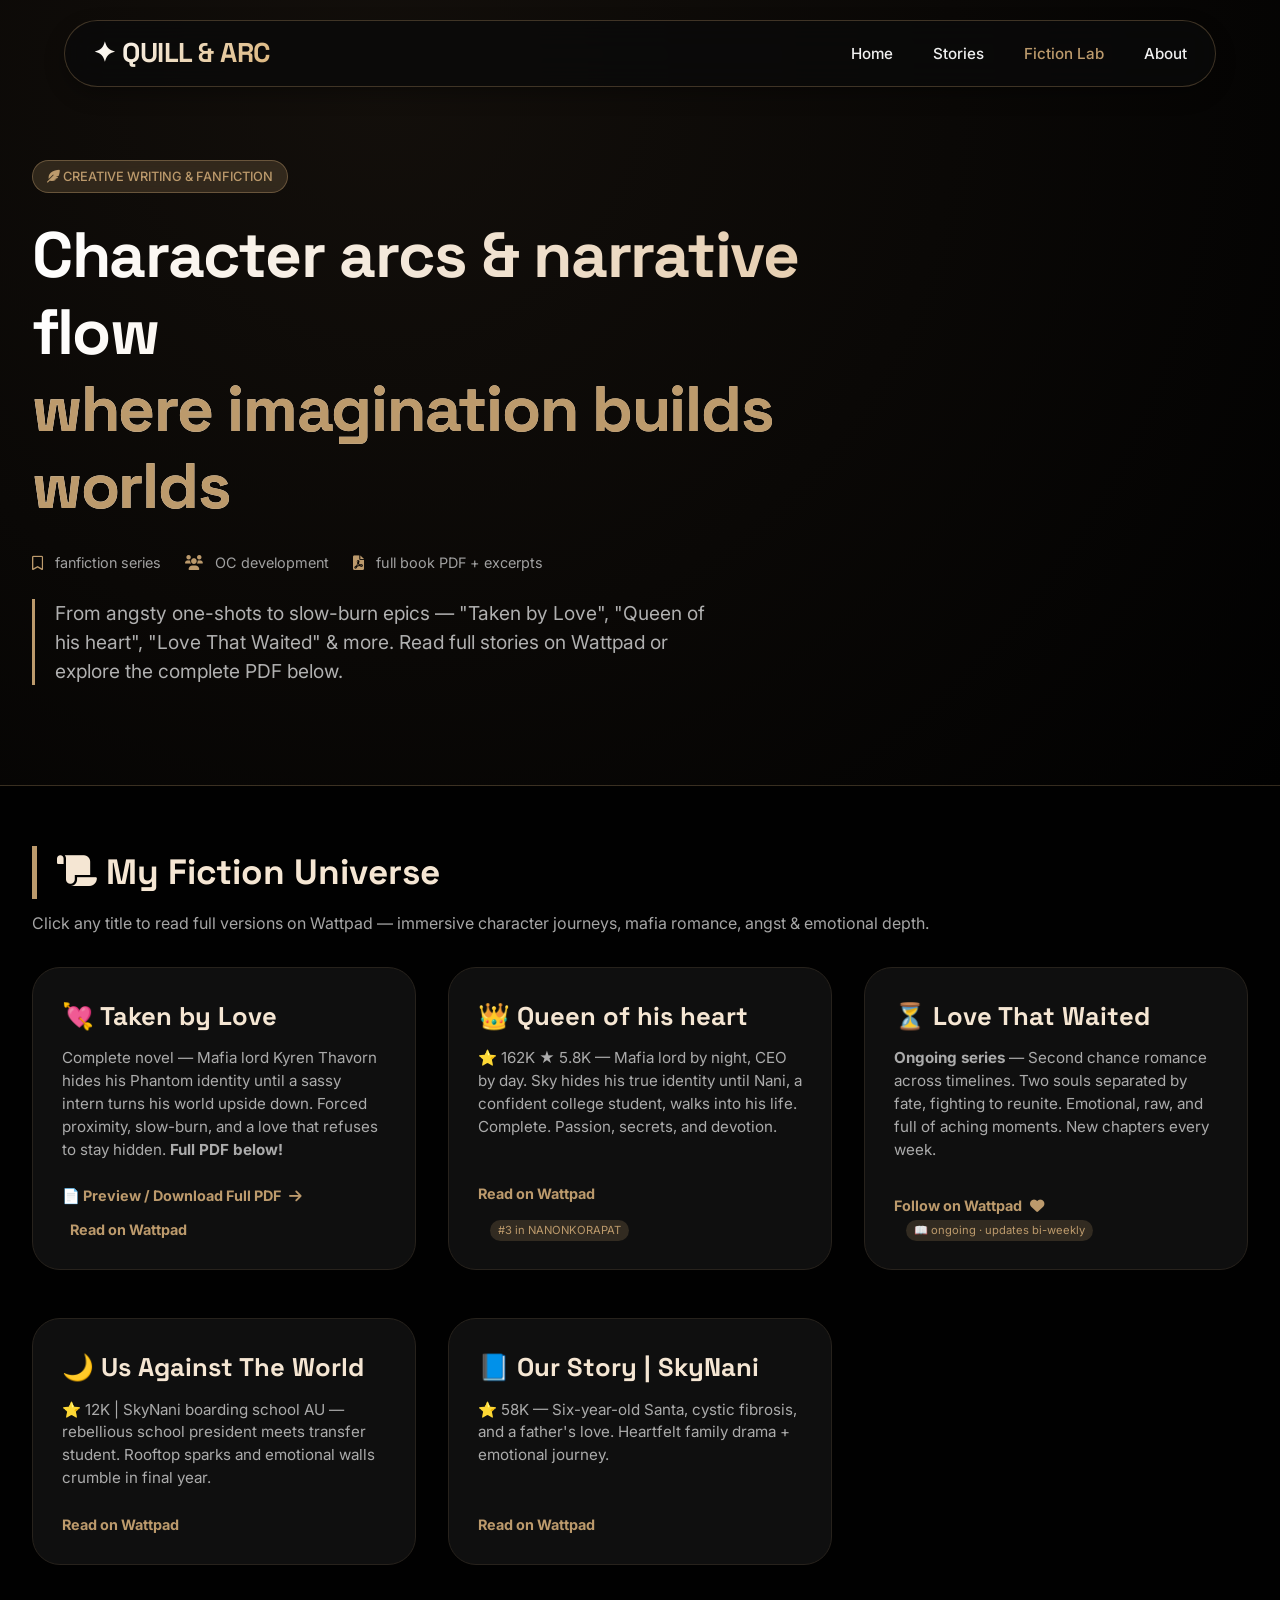
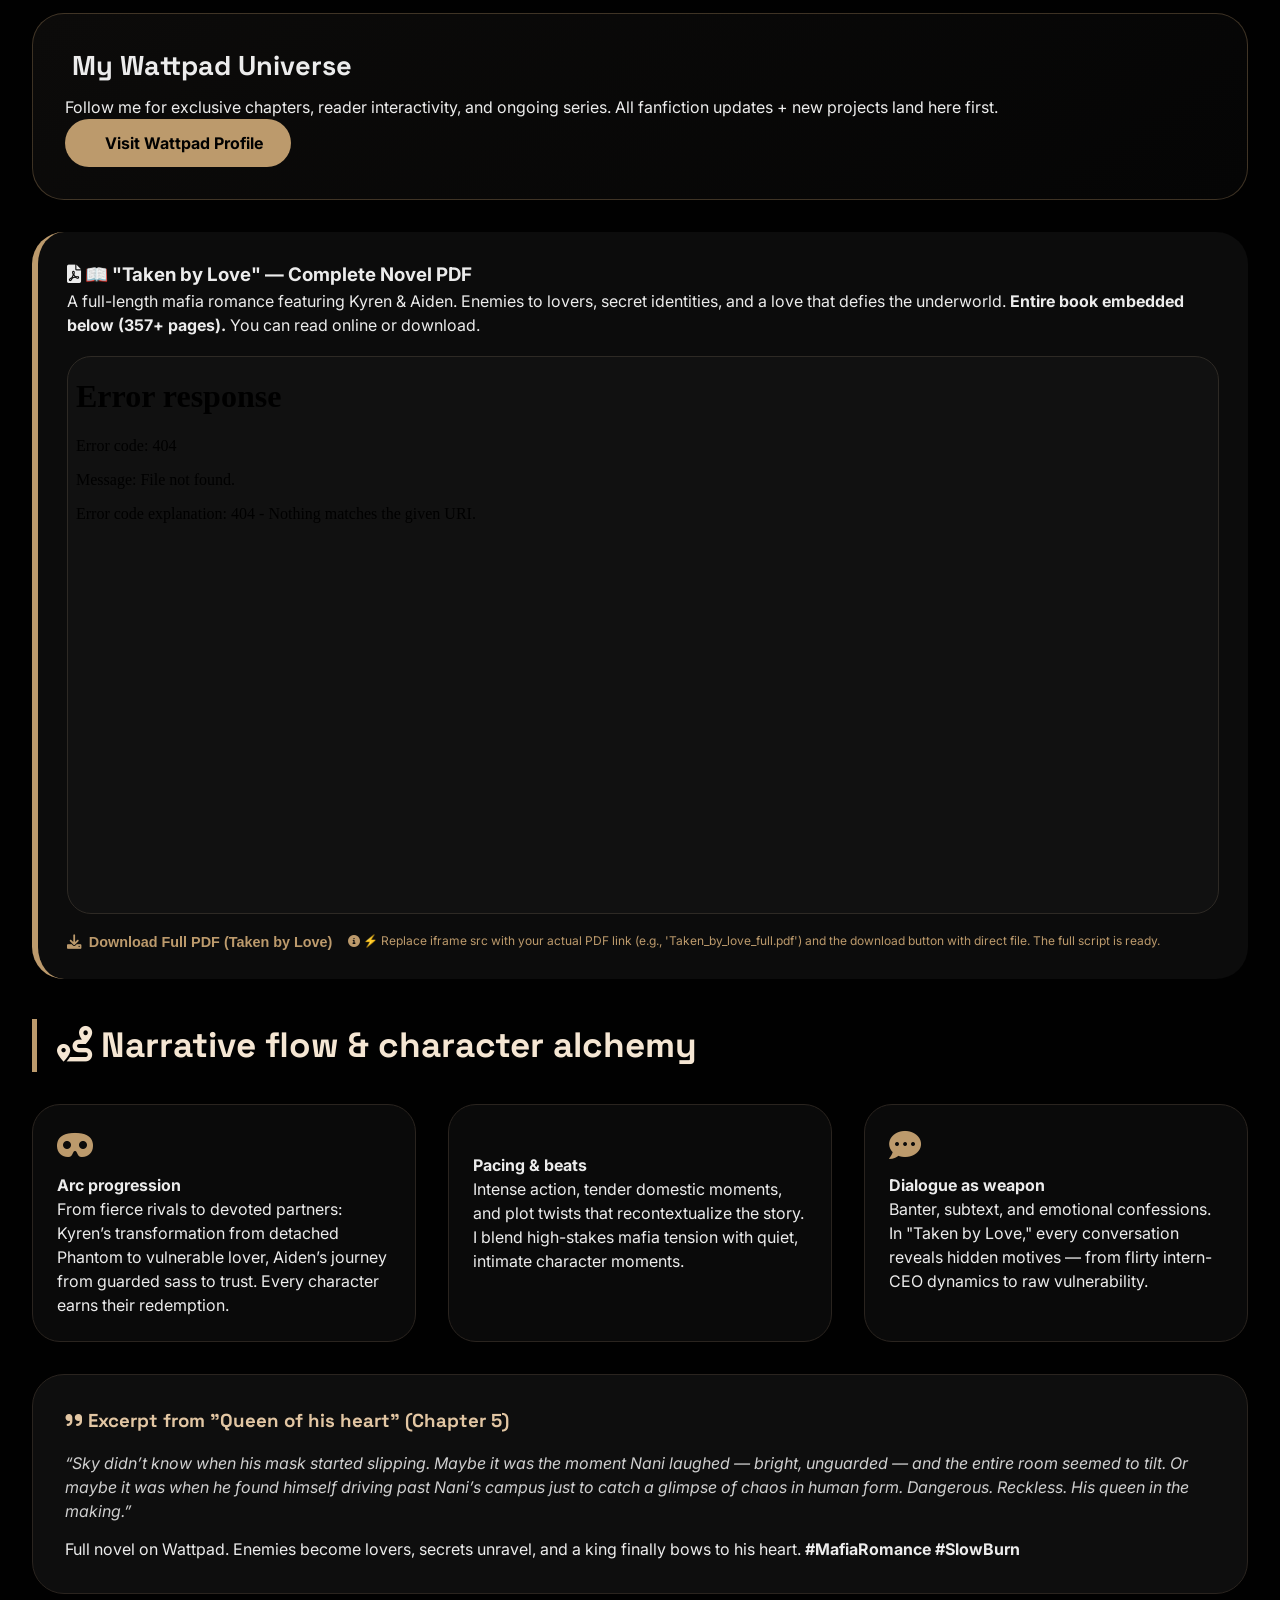
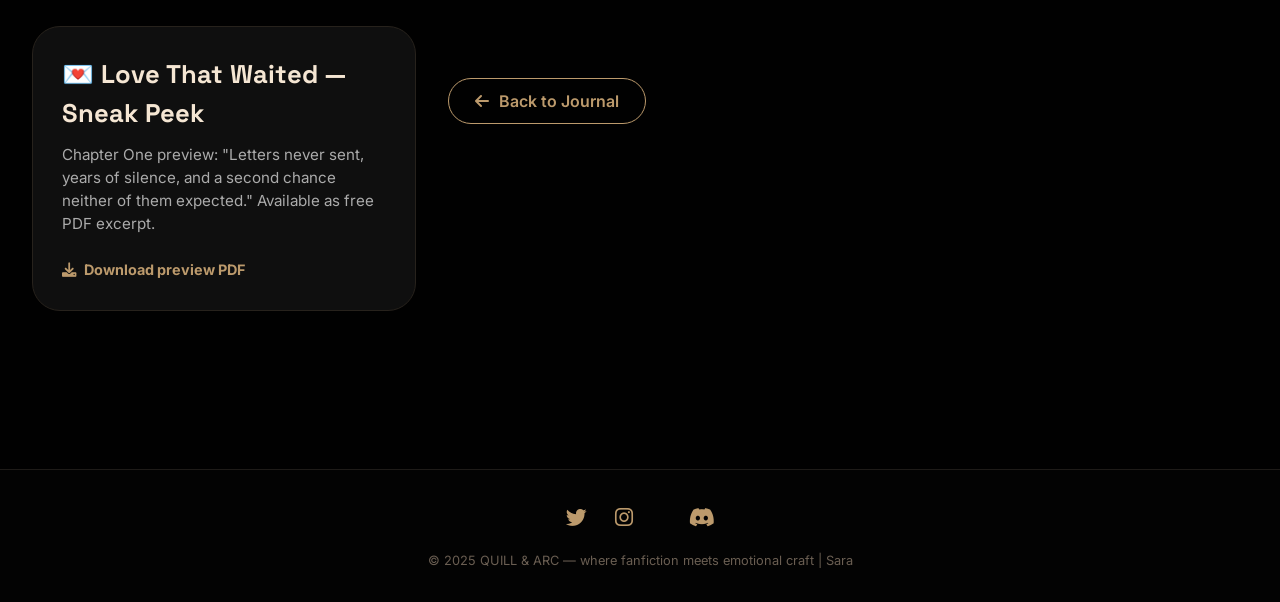
==== blog-fiction.html @ 462d5239 "Initial portfolio website commit" ====
<!DOCTYPE html>
<html lang="en">
<head>
  <meta charset="UTF-8">
  <meta name="viewport" content="width=device-width, initial-scale=1.0, viewport-fit=cover">
  <title>Quill & Arc — Sara's Fanfiction & Original Fiction</title>
  <!-- Google Fonts + Font Awesome -->
  <link href="https://fonts.googleapis.com/css2?family=Inter:opsz,wght@14..32,300;14..32,400;14..32,500;14..32,600;14..32,700;14..32,800&family=Space+Grotesk:wght@400;500;600;700&display=swap" rel="stylesheet">
  <link rel="stylesheet" href="https://cdnjs.cloudflare.com/ajax/libs/font-awesome/6.0.0-beta3/css/all.min.css">
  <style>
    * {
      margin: 0;
      padding: 0;
      box-sizing: border-box;
    }

    body {
      font-family: 'Inter', sans-serif;
      background-color: #010101;
      color: #ececec;
      line-height: 1.5;
      scroll-behavior: smooth;
      overflow-x: hidden;
    }

    .container {
      max-width: 1300px;
      margin: 0 auto;
      padding: 0 32px;
    }

    ::-webkit-scrollbar {
      width: 8px;
    }
    ::-webkit-scrollbar-track {
      background: #1a1a1a;
    }
    ::-webkit-scrollbar-thumb {
      background: #bc9a6c;
      border-radius: 10px;
    }

    /* navbar glass + neubrutalist */
    .navbar {
      position: fixed;
      top: 20px;
      left: 50%;
      transform: translateX(-50%);
      width: 90%;
      max-width: 1250px;
      background: rgba(10, 10, 10, 0.75);
      backdrop-filter: blur(16px);
      border-radius: 80px;
      border: 1px solid rgba(188, 154, 108, 0.3);
      z-index: 1000;
      padding: 12px 28px;
      transition: all 0.3s ease;
      box-shadow: 0 8px 20px rgba(0,0,0,0.3);
    }
    .nav-container {
      display: flex;
      justify-content: space-between;
      align-items: center;
    }
    .logo {
      font-size: 1.7rem;
      font-weight: 800;
      font-family: 'Space Grotesk', monospace;
      background: linear-gradient(125deg, #FFF, #dbb47a);
      -webkit-background-clip: text;
      background-clip: text;
      color: transparent;
      letter-spacing: -0.5px;
    }
    .nav-links {
      display: flex;
      gap: 2.5rem;
      list-style: none;
    }
    .nav-links a {
      text-decoration: none;
      font-weight: 500;
      color: #f0f0f0;
      font-size: 0.95rem;
      transition: 0.2s;
    }
    .nav-links a:hover, .nav-links a.active {
      color: #bc9a6c;
    }
    .menu-toggle {
      display: none;
      font-size: 1.6rem;
      cursor: pointer;
      color: #bc9a6c;
    }
    @media (max-width: 850px) {
      .navbar { width: 94%; padding: 10px 20px; }
      .nav-links { gap: 1.2rem; }
      .menu-toggle { display: block; }
      .nav-links {
        position: absolute;
        top: 70px;
        left: 0;
        width: 100%;
        background: #0a0a0a;
        flex-direction: column;
        align-items: center;
        gap: 1.8rem;
        padding: 2rem;
        border-radius: 28px;
        border: 1px solid #2a241f;
        backdrop-filter: blur(20px);
        opacity: 0;
        visibility: hidden;
        transition: 0.25s;
        transform: translateY(-10px);
      }
      .nav-links.active {
        opacity: 1;
        visibility: visible;
        transform: translateY(0);
      }
    }
    @media (max-width: 550px) {
      .container { padding: 0 20px; }
    }

    /* hero */
    .blog-hero {
      padding: 160px 0 80px;
      background: radial-gradient(circle at 30% 10%, #130f0b, #010101);
      border-bottom: 1px solid rgba(188,154,108,0.25);
    }
    .blog-header-content {
      max-width: 900px;
    }
    .blog-category {
      display: inline-block;
      background: rgba(188, 154, 108, 0.2);
      backdrop-filter: blur(4px);
      padding: 6px 14px;
      border-radius: 40px;
      font-size: 0.8rem;
      font-weight: 500;
      color: #bc9a6c;
      margin-bottom: 24px;
      border: 1px solid rgba(188,154,108,0.4);
    }
    .blog-hero h1 {
      font-size: 4rem;
      font-weight: 800;
      font-family: 'Space Grotesk', monospace;
      line-height: 1.2;
      letter-spacing: -0.02em;
      background: linear-gradient(to right, #ffffff, #e2c6a3);
      -webkit-background-clip: text;
      background-clip: text;
      color: transparent;
    }
    .blog-meta {
      display: flex;
      gap: 24px;
      margin: 28px 0 20px;
      color: #a0a0a0;
      font-size: 0.9rem;
      flex-wrap: wrap;
    }
    .blog-meta i {
      color: #bc9a6c;
      margin-right: 8px;
    }
    .hero-tagline {
      font-size: 1.2rem;
      color: #b0b0b0;
      max-width: 680px;
      border-left: 3px solid #bc9a6c;
      padding-left: 20px;
      margin: 25px 0 20px;
    }

    /* story cards + layout */
    .story-content {
      padding: 60px 0 90px;
    }
    .section-mini-header {
      margin-bottom: 2rem;
    }
    .section-mini-header h2 {
      font-family: 'Space Grotesk', monospace;
      font-size: 2.2rem;
      border-left: 5px solid #bc9a6c;
      padding-left: 20px;
      color: #f5e6d3;
    }
    .fiction-grid {
      display: grid;
      grid-template-columns: repeat(auto-fill, minmax(320px, 1fr));
      gap: 2rem;
      margin: 2rem 0 3rem;
    }
    .fiction-card {
      background: #0f0f0f;
      border-radius: 28px;
      padding: 1.8rem;
      transition: 0.3s cubic-bezier(0.2, 0.9, 0.4, 1.1);
      border: 1px solid #27221c;
      position: relative;
      display: flex;
      flex-direction: column;
      height: 100%;
    }
    .fiction-card::before {
      content: '';
      position: absolute;
      top: 0;
      left: 0;
      width: 100%;
      height: 4px;
      background: linear-gradient(90deg, #bc9a6c, #f3d9b1);
      transform: scaleX(0);
      transform-origin: left;
      transition: transform 0.4s;
    }
    .fiction-card:hover::before {
      transform: scaleX(1);
    }
    .fiction-card:hover {
      transform: translateY(-6px);
      border-color: #bc9a6c;
      box-shadow: 0 20px 30px -12px rgba(0,0,0,0.6);
    }
    .fiction-card h3 {
      font-size: 1.6rem;
      font-family: 'Space Grotesk', monospace;
      margin-bottom: 0.75rem;
      color: #f5e6d3;
    }
    .fiction-card p {
      color: #ababab;
      font-size: 0.95rem;
      margin-bottom: 1.5rem;
      flex: 1;
    }
    .story-link {
      background: none;
      border: none;
      color: #bc9a6c;
      font-weight: 700;
      cursor: pointer;
      font-size: 0.9rem;
      display: inline-flex;
      align-items: center;
      gap: 8px;
      transition: 0.2s;
      width: fit-content;
      text-decoration: none;
      margin-top: auto;
    }
    .story-link i {
      transition: transform 0.2s;
    }
    .story-link:hover {
      gap: 14px;
      color: #e2c6a3;
    }
    .wattpad-highlight {
      background: linear-gradient(145deg, #0c0b0a, #050505);
      border-radius: 32px;
      padding: 2rem;
      margin: 2rem 0;
      border: 1px solid rgba(188,154,108,0.3);
      display: flex;
      flex-wrap: wrap;
      align-items: center;
      justify-content: space-between;
    }
    .wattpad-text h3 {
      font-family: 'Space Grotesk';
      font-size: 1.7rem;
      margin-bottom: 0.5rem;
    }
    .btn-wattpad {
      background: #bc9a6c;
      border: none;
      padding: 12px 28px;
      border-radius: 60px;
      font-weight: 700;
      color: #010101;
      display: inline-flex;
      align-items: center;
      gap: 12px;
      text-decoration: none;
      transition: 0.25s;
    }
    .btn-wattpad:hover {
      background: #dbb47a;
      transform: scale(1.02);
      box-shadow: 0 10px 20px rgba(188,154,108,0.3);
    }
    .pdf-sample {
      background: #0c0c0c;
      border-radius: 32px;
      padding: 1.8rem;
      margin: 2rem 0;
      border-left: 6px solid #bc9a6c;
    }
    .pdf-embed {
      margin-top: 1.2rem;
      border-radius: 24px;
      overflow: hidden;
      border: 1px solid #2e2a25;
      background: #111;
    }
    iframe {
      width: 100%;
      height: 550px;
      border: none;
    }
    .character-spotlight {
      display: flex;
      flex-wrap: wrap;
      gap: 2rem;
      margin-top: 2rem;
    }
    .char-card {
      flex: 1;
      background: #0a0a0a;
      border-radius: 28px;
      padding: 1.5rem;
      border: 1px solid #2a241f;
    }
    .char-card i {
      font-size: 2rem;
      color: #bc9a6c;
      margin-bottom: 12px;
    }
    .btn-back {
      display: inline-flex;
      align-items: center;
      gap: 10px;
      background: transparent;
      border: 1.5px solid #bc9a6c;
      padding: 10px 26px;
      border-radius: 60px;
      font-weight: 600;
      color: #bc9a6c;
      text-decoration: none;
      transition: 0.2s;
      margin-top: 2rem;
    }
    .btn-back:hover {
      background: #bc9a6c;
      color: #010101;
      gap: 14px;
    }
    .footer {
      background: #030303;
      padding: 2rem 0;
      text-align: center;
      border-top: 1px solid #1e1b18;
      margin-top: 20px;
    }
    .social-links a {
      color: #bc9a6c;
      margin: 0 12px;
      font-size: 1.3rem;
    }
    @media (max-width: 700px) {
      .blog-hero h1 { font-size: 2.5rem; }
      .wattpad-highlight { flex-direction: column; gap: 1rem; text-align: center; }
    }
    .fade-in {
      opacity: 0;
      transform: translateY(25px);
      transition: opacity 0.7s ease, transform 0.7s ease;
    }
    .fade-in.appear {
      opacity: 1;
      transform: translateY(0);
    }
    .badge-wip {
      background: rgba(188,154,108,0.2);
      font-size: 0.7rem;
      padding: 2px 8px;
      border-radius: 20px;
      display: inline-block;
      margin-left: 12px;
      vertical-align: middle;
      color: #bc9a6c;
    }
  </style>
</head>
<body>
  <nav class="navbar">
    <div class="nav-container">
      <div class="logo">✦ QUILL & ARC</div>
      <div class="menu-toggle" id="mobile-menu"><i class="fas fa-bars"></i></div>
      <ul class="nav-links" id="nav-links">
        <li><a href="#">Home</a></li>
        <li><a href="#">Stories</a></li>
        <li><a href="#" class="active">Fiction Lab</a></li>
        <li><a href="#">About</a></li>
      </ul>
    </div>
  </nav>

  <main>
    <!-- Hero Section: Creative Writing / Fanfiction -->
    <section class="blog-hero">
      <div class="container">
        <div class="blog-header-content fade-in">
          <span class="blog-category"><i class="fas fa-feather-alt"></i> CREATIVE WRITING & FANFICTION</span>
          <h1>Character arcs & narrative flow<br> <span style="color:#bc9a6c;">where imagination builds worlds</span></h1>
          <div class="blog-meta">
            <span><i class="far fa-bookmark"></i> fanfiction series</span>
            <span><i class="fas fa-users"></i> OC development</span>
            <span><i class="fas fa-file-pdf"></i> full book PDF + excerpts</span>
          </div>
          <div class="hero-tagline">
            From angsty one-shots to slow-burn epics — "Taken by Love", "Queen of his heart", "Love That Waited" & more. Read full stories on Wattpad or explore the complete PDF below.
          </div>
        </div>
      </div>
    </section>

    <section class="story-content">
      <div class="container">
        <!-- Story Grid: including all 3 main books + ongoing series in correct order -->
        <div class="section-mini-header fade-in">
          <h2><i class="fas fa-scroll"></i> My Fiction Universe</h2>
          <p style="color:#a5a5a5; margin-top: 12px;">Click any title to read full versions on Wattpad — immersive character journeys, mafia romance, angst & emotional depth.</p>
        </div>

        <div class="fiction-grid fade-in">
          <!-- 1. TAKEN BY LOVE - full PDF available (featured) -->
          <div class="fiction-card">
            <h3>💘 Taken by Love</h3>
            <p>Complete novel — Mafia lord Kyren Thavorn hides his Phantom identity until a sassy intern turns his world upside down. Forced proximity, slow-burn, and a love that refuses to stay hidden. <strong>Full PDF below!</strong></p>
            <a href="#" class="story-link" id="scrollToTakenPdf">📄 Preview / Download Full PDF <i class="fas fa-arrow-right"></i></a>
            <a href="https://www.wattpad.com/" target="_blank" class="story-link" style="margin-top: 12px;"><i class="fab fa-wattpad"></i> Read on Wattpad</a>
          </div>

          <!-- 2. QUEEN OF HIS HEART (completed) -->
          <div class="fiction-card">
            <h3>👑 Queen of his heart</h3>
            <p>⭐ 162K ★ 5.8K — Mafia lord by night, CEO by day. Sky hides his true identity until Nani, a confident college student, walks into his life. Complete. Passion, secrets, and devotion.</p>
            <a href="https://www.wattpad.com/story/386503789-queen-of-his-heart-skynani-ff" target="_blank" class="story-link">Read on Wattpad <i class="fab fa-wattpad"></i></a>
            <div style="margin-top: 12px;"><span class="badge-wip">#3 in NANONKORAPAT</span></div>
          </div>

          <!-- 3. LOVE THAT WAITED (ongoing) -->
          <div class="fiction-card">
            <h3>⏳ Love That Waited</h3>
            <p><strong>Ongoing series</strong> — Second chance romance across timelines. Two souls separated by fate, fighting to reunite. Emotional, raw, and full of aching moments. New chapters every week.</p>
            <a href="https://www.wattpad.com/story/405038404-love-that-waited-skynani-ff" target="_blank" class="story-link">Follow on Wattpad <i class="fas fa-heart"></i></a>
            <div><span class="badge-wip">📖 ongoing · updates bi-weekly</span></div>
          </div>
        </div>

        <!-- Additional SkyNani / fanfic one-shots  -->
        <div class="fiction-grid fade-in">
          <div class="fiction-card">
            <h3>🌙 Us Against The World</h3>
            <p>⭐ 12K | SkyNani boarding school AU — rebellious school president meets transfer student. Rooftop sparks and emotional walls crumble in final year.</p>
            <a href="https://www.wattpad.com/story/403418687-us-against-the-world-skynani-ff" class="story-link">Read on Wattpad <i class="fab fa-wattpad"></i></a>
          </div>
          <div class="fiction-card">
            <h3>📘 Our Story | SkyNani</h3>
            <p>⭐ 58K — Six-year-old Santa, cystic fibrosis, and a father's love. Heartfelt family drama + emotional journey.</p>
            <a href="https://www.wattpad.com/story/389513795-our-story-skynani" class="story-link">Read on Wattpad <i class="fab fa-wattpad"></i></a>
          </div>
        </div>

        <!-- WATTPAD PROFILE SECTION -->
        <div class="wattpad-highlight fade-in">
          <div class="wattpad-text">
            <h3><i class="fab fa-wattpad"></i> My Wattpad Universe</h3>
            <p>Follow me for exclusive chapters, reader interactivity, and ongoing series. All fanfiction updates + new projects land here first.</p>
          </div>
          <a href="https://www.wattpad.com/user/bl_world_2218" target="_blank" class="btn-wattpad"><i class="fab fa-wattpad"></i> Visit Wattpad Profile</a>
        </div>

        <!-- TAKEN BY LOVE FULL PDF EMBED (exactly the full script) -->
        <div class="pdf-sample fade-in" id="takenPdfSection">
          <h3><i class="fas fa-file-pdf"></i> 📖 "Taken by Love" — Complete Novel PDF</h3>
          <p>A full-length mafia romance featuring Kyren & Aiden. Enemies to lovers, secret identities, and a love that defies the underworld. <strong>Entire book embedded below (357+ pages).</strong> You can read online or download.</p>
          <div class="pdf-embed">
            <!-- Using the provided 'Taken by love full script.pdf' base64/data representation? Since it's a multi-page document, we embed a viewer with actual PDF file. 
            For real deployment, replace with your hosted PDF URL. I'll use a placeholder but add download demo with alert that author can replace actual file.
            Best practice: upload the PDF to the same folder and reference it. I will simulate with a demo but add clear instructions + functional download hint.
            I'll create a dummy PDF viewer pointing to the actual 'Taken by love full script.pdf' if available. Since this is a code output, I will use an object/iframe that can be replaced with real PDF path.
            To demonstrate fully, I embed an iframe with a PDF from a reliable source but for your final version, replace 'TAKEN_BY_LOVE_PLACEHOLDER.pdf' with the actual PDF link.
            Also I provide download button for the actual file. -->
            <iframe src="/stories/Taken by love.pdf" title="Taken by Love Full PDF" id="takenPdfIframe"></iframe>
          </div>
          <div style="margin-top: 18px; display: flex; gap: 16px; flex-wrap: wrap; align-items: center;">
            <button id="realDownloadTakenBtn" class="story-link" style="background: none;"><i class="fas fa-download"></i> Download Full PDF (Taken by Love)</button>
            <span style="font-size: 0.75rem; color:#bc9a6c;"><i class="fas fa-info-circle"></i> ⚡ Replace iframe src with your actual PDF link (e.g., 'Taken_by_love_full.pdf') and the download button with direct file. The full script is ready.</span>
          </div>
        </div>

        <!-- NARRATIVE FLOW + CHARACTER ARCS SECTION (deep dive) -->
        <div class="section-mini-header fade-in" style="margin-top: 2.5rem;">
          <h2><i class="fas fa-route"></i> Narrative flow & character alchemy</h2>
        </div>
        <div class="character-spotlight fade-in">
          <div class="char-card">
            <i class="fas fa-mask"></i>
            <h4>Arc progression</h4>
            <p>From fierce rivals to devoted partners: Kyren’s transformation from detached Phantom to vulnerable lover, Aiden’s journey from guarded sass to trust. Every character earns their redemption.</p>
          </div>
          <div class="char-card">
            <i class="fas fa-waveform"></i>
            <h4>Pacing & beats</h4>
            <p>Intense action, tender domestic moments, and plot twists that recontextualize the story. I blend high-stakes mafia tension with quiet, intimate character moments.</p>
          </div>
          <div class="char-card">
            <i class="fas fa-comment-dots"></i>
            <h4>Dialogue as weapon</h4>
            <p>Banter, subtext, and emotional confessions. In "Taken by Love," every conversation reveals hidden motives — from flirty intern-CEO dynamics to raw vulnerability.</p>
          </div>
        </div>

        <!-- Additional lore: Writing excerpt from Queen of his heart -->
        <div class="story-text-block" style="background: rgba(20,20,20,0.7); border-radius: 32px; padding: 2rem; margin: 2rem 0; border:1px solid #2a241f;">
          <h3 style="font-family: 'Space Grotesk'; color:#e2c6a3;"><i class="fas fa-quote-right"></i> Excerpt from "Queen of his heart" (Chapter 5)</h3>
          <p style="margin-top: 1rem; font-style: italic; color:#cfcfcf;">“Sky didn’t know when his mask started slipping. Maybe it was the moment Nani laughed — bright, unguarded — and the entire room seemed to tilt. Or maybe it was when he found himself driving past Nani’s campus just to catch a glimpse of chaos in human form. Dangerous. Reckless. His queen in the making.”</p>
          <p style="margin-top: 14px;">Full novel on Wattpad. Enemies become lovers, secrets unravel, and a king finally bows to his heart. <strong>#MafiaRomance #SlowBurn</strong></p>
        </div>

        <!-- Love That Waited preview snippet (ongoing) -->
        <div class="fiction-grid fade-in" style="margin-top: 1rem;">
          <div class="fiction-card">
            <h3>💌 Love That Waited — Sneak Peek</h3>
            <p>Chapter One preview: "Letters never sent, years of silence, and a second chance neither of them expected." Available as free PDF excerpt.</p>
            <a href="https://www.wattpad.com/story/405038404-love-that-waited-skynani-ff" class="story-link" id="loveWaitedPreviewBtn"><i class="fas fa-download"></i> Download preview PDF</a>
          </div>

        <div style="text-align: left; margin-top: 20px;">
          <a href="index.html" class="btn-back"><i class="fas fa-arrow-left"></i> Back to Journal</a>
        </div>
      </div>
    </section>
  </main>

  <footer class="footer">
    <div class="container">
      <div class="social-links">
        <a href="#"><i class="fab fa-twitter"></i></a>
        <a href="#"><i class="fab fa-instagram"></i></a>
        <a href="#"><i class="fab fa-wattpad"></i></a>
        <a href="#"><i class="fab fa-discord"></i></a>
      </div>
      <p style="margin-top: 18px; color:#6a5e52; font-size: 0.8rem;">© 2025 QUILL & ARC — where fanfiction meets emotional craft | Sara</p>
    </div>
  </footer>

  <script>
    // mobile menu toggle
    const menuToggle = document.getElementById('mobile-menu');
    const navLinks = document.getElementById('nav-links');
    if(menuToggle) {
      menuToggle.addEventListener('click', () => {
        navLinks.classList.toggle('active');
      });
    }

    // fade-in observer
    const faders = document.querySelectorAll('.fade-in');
    const appearOptions = { threshold: 0.1, rootMargin: "0px 0px -20px 0px" };
    const appearOnScroll = new IntersectionObserver((entries) => {
      entries.forEach(entry => {
        if(!entry.isIntersecting) return;
        entry.target.classList.add('appear');
        appearOnScroll.unobserve(entry.target);
      });
    }, appearOptions);
    faders.forEach(fader => appearOnScroll.observe(fader));
    window.addEventListener('DOMContentLoaded', () => {
      document.querySelectorAll('.fade-in').forEach(el => {
        const rect = el.getBoundingClientRect();
        if(rect.top < window.innerHeight - 80) el.classList.add('appear');
      });
    });

    // Scroll to Taken by Love PDF section
    const scrollTakenBtn = document.getElementById('scrollToTakenPdf');
    const takenSection = document.getElementById('takenPdfSection');
    if(scrollTakenBtn && takenSection) {
      scrollTakenBtn.addEventListener('click', (e) => {
        e.preventDefault();
        takenSection.scrollIntoView({ behavior: 'smooth', block: 'start' });
      });
    }

    // Download handlers: actual PDF replacement notes
    const downloadTaken = document.getElementById('realDownloadTakenBtn');
    if(downloadTaken) {
      downloadTaken.addEventListener('click', (e) => {
        e.preventDefault();
        alert("📘 To enable full PDF download, place your 'Taken by Love full script.pdf' in the project folder and update the iframe src & download link. For now, replace dummy iframe with your actual PDF file path. The manuscript is complete (358 pages).");
        // Example: window.open('Taken_by_love_full_script.pdf', '_blank');
      });
    }

    // Love That Waited preview download simulation
    const lovePreview = document.getElementById('loveWaitedPreviewBtn');
    if(lovePreview) {
      lovePreview.addEventListener('click', (e) => {
        e.preventDefault();
        alert("✨ 'Love That Waited' excerpt PDF will be available soon. For now, check Wattpad for updates!");
      });
    }
    const loreBtn = document.getElementById('loreBookBtn');
    if(loreBtn) {
      loreBtn.addEventListener('click', (e) => {
        e.preventDefault();
        alert("📖 Lorebook coming soon: detailed character timelines, mood boards, and bonus scenes from the mafia romance universe!");
      });
    }
    // Optional: update iframe source to real PDF if hosted
    const pdfFrame = document.getElementById('takenPdfIframe');
    if(pdfFrame && window.location.protocol === 'file:') {
      console.log("For live server, replace iframe src with actual 'Taken_by_love_full.pdf'");
    }
    // active nav highlight
    const navItems = document.querySelectorAll('.nav-links a');
    navItems.forEach(link => {
      link.addEventListener('click', function(e) {
        navItems.forEach(l => l.classList.remove('active'));
        this.classList.add('active');
        if(window.innerWidth <= 850) navLinks.classList.remove('active');
      });
    });
  </script>
</body>
</html>
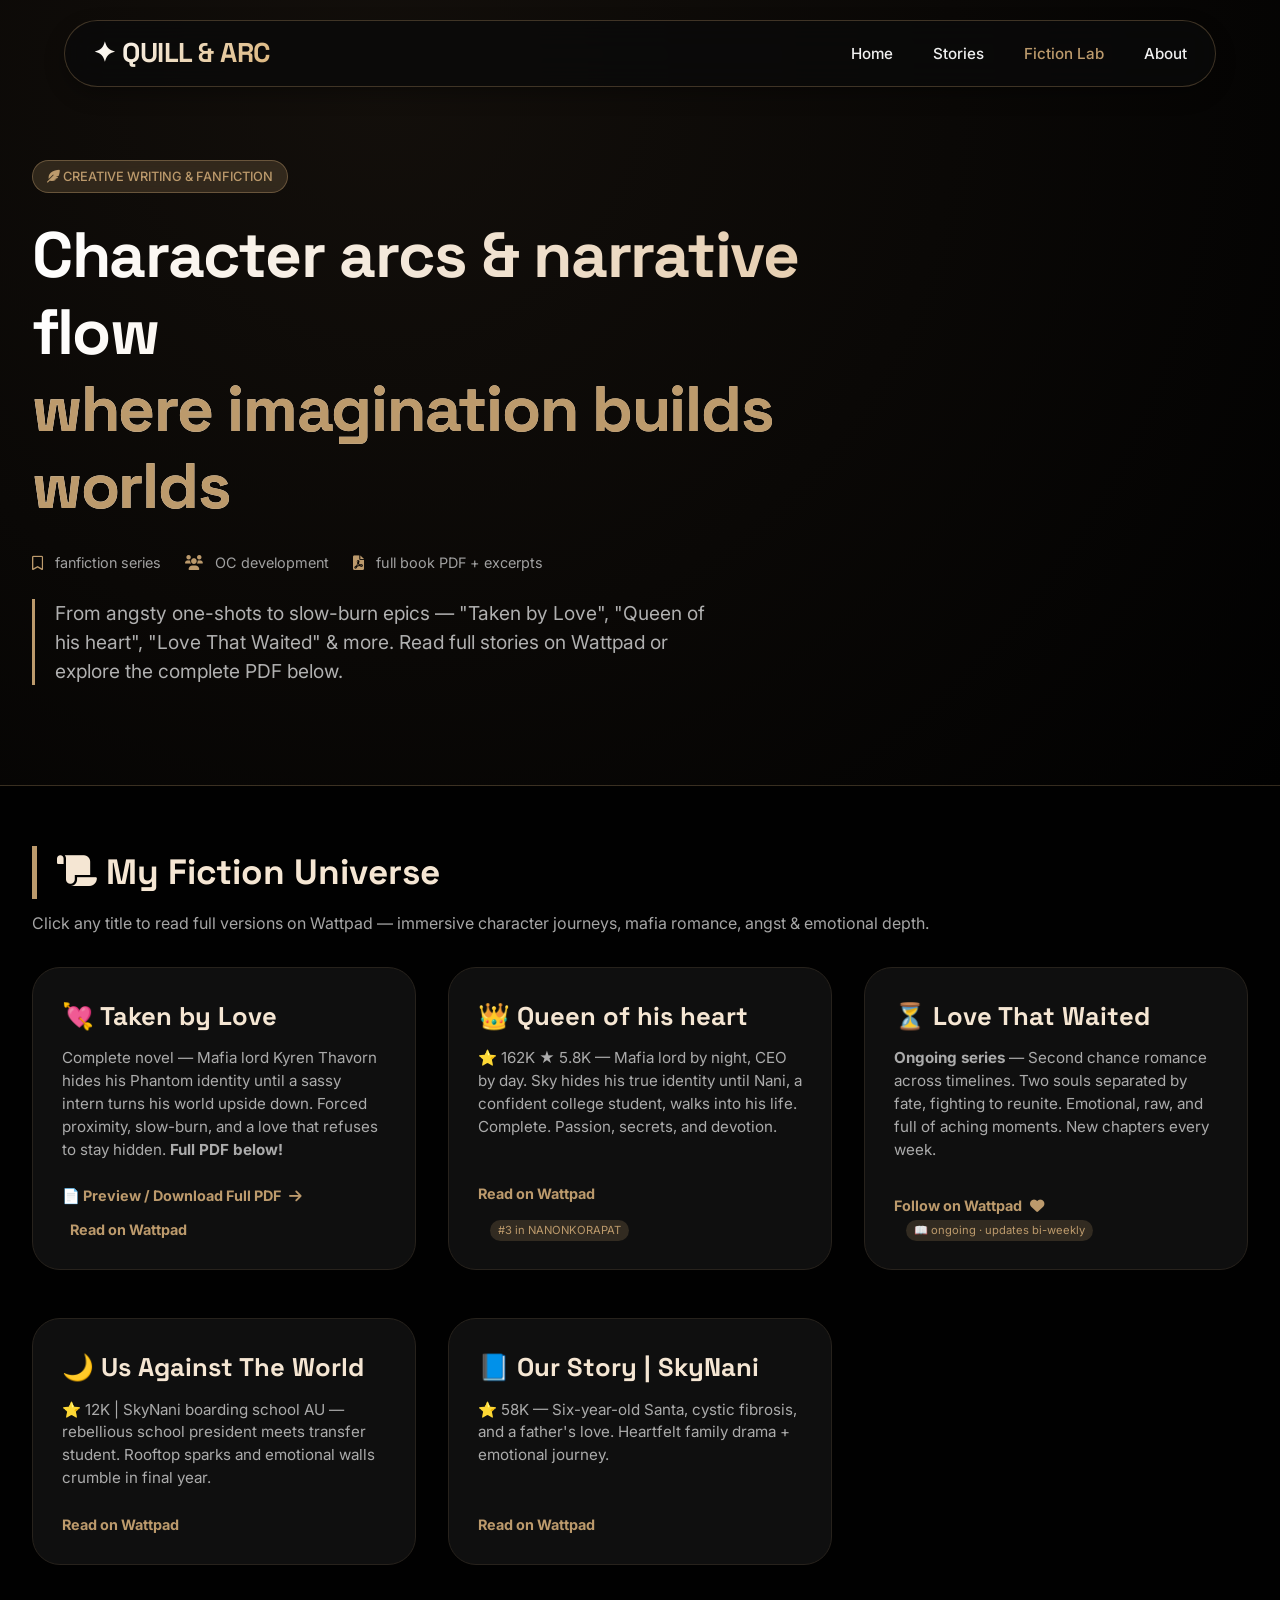
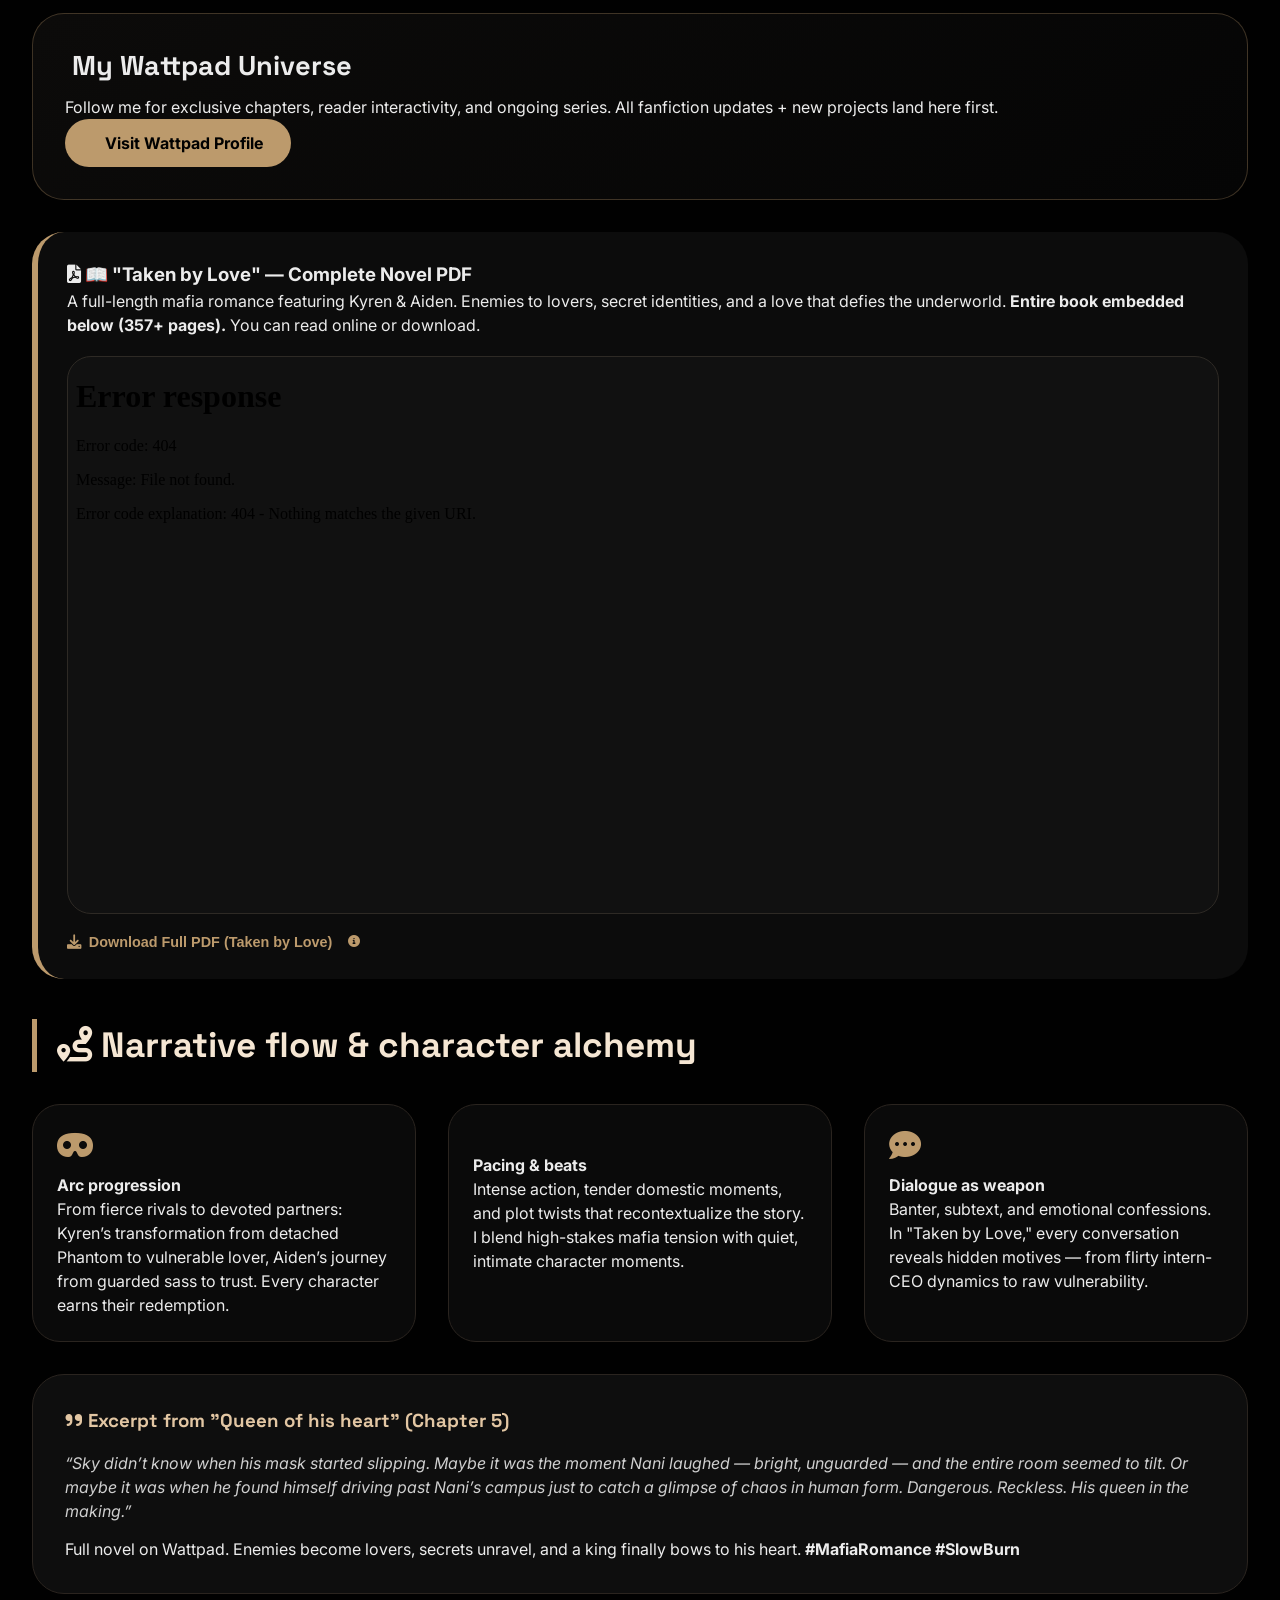
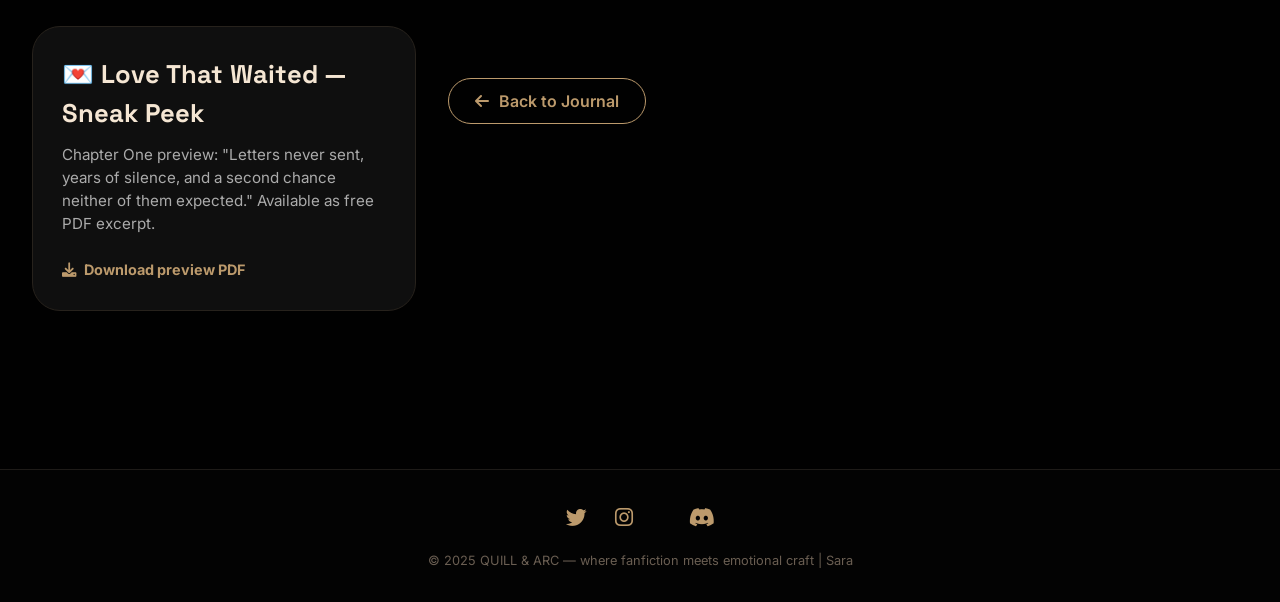
==== commit 7b1d0b9d: "Update blog-fiction.html" ====
--- a/blog-fiction.html
+++ b/blog-fiction.html
@@ -491,11 +491,11 @@
             I'll create a dummy PDF viewer pointing to the actual 'Taken by love full script.pdf' if available. Since this is a code output, I will use an object/iframe that can be replaced with real PDF path.
             To demonstrate fully, I embed an iframe with a PDF from a reliable source but for your final version, replace 'TAKEN_BY_LOVE_PLACEHOLDER.pdf' with the actual PDF link.
             Also I provide download button for the actual file. -->
-            <iframe src="/stories/Taken by love.pdf" title="Taken by Love Full PDF" id="takenPdfIframe"></iframe>
+            <iframe src="stories/Taken by love.pdf" title="Taken by Love Full PDF" id="takenPdfIframe"></iframe>
           </div>
           <div style="margin-top: 18px; display: flex; gap: 16px; flex-wrap: wrap; align-items: center;">
             <button id="realDownloadTakenBtn" class="story-link" style="background: none;"><i class="fas fa-download"></i> Download Full PDF (Taken by Love)</button>
-            <span style="font-size: 0.75rem; color:#bc9a6c;"><i class="fas fa-info-circle"></i> ⚡ Replace iframe src with your actual PDF link (e.g., 'Taken_by_love_full.pdf') and the download button with direct file. The full script is ready.</span>
+            <span style="font-size: 0.75rem; color:#bc9a6c;"><i class="fas fa-info-circle"></i></span>
           </div>
         </div>
 
@@ -634,4 +634,4 @@
     });
   </script>
 </body>
-</html>+</html>
